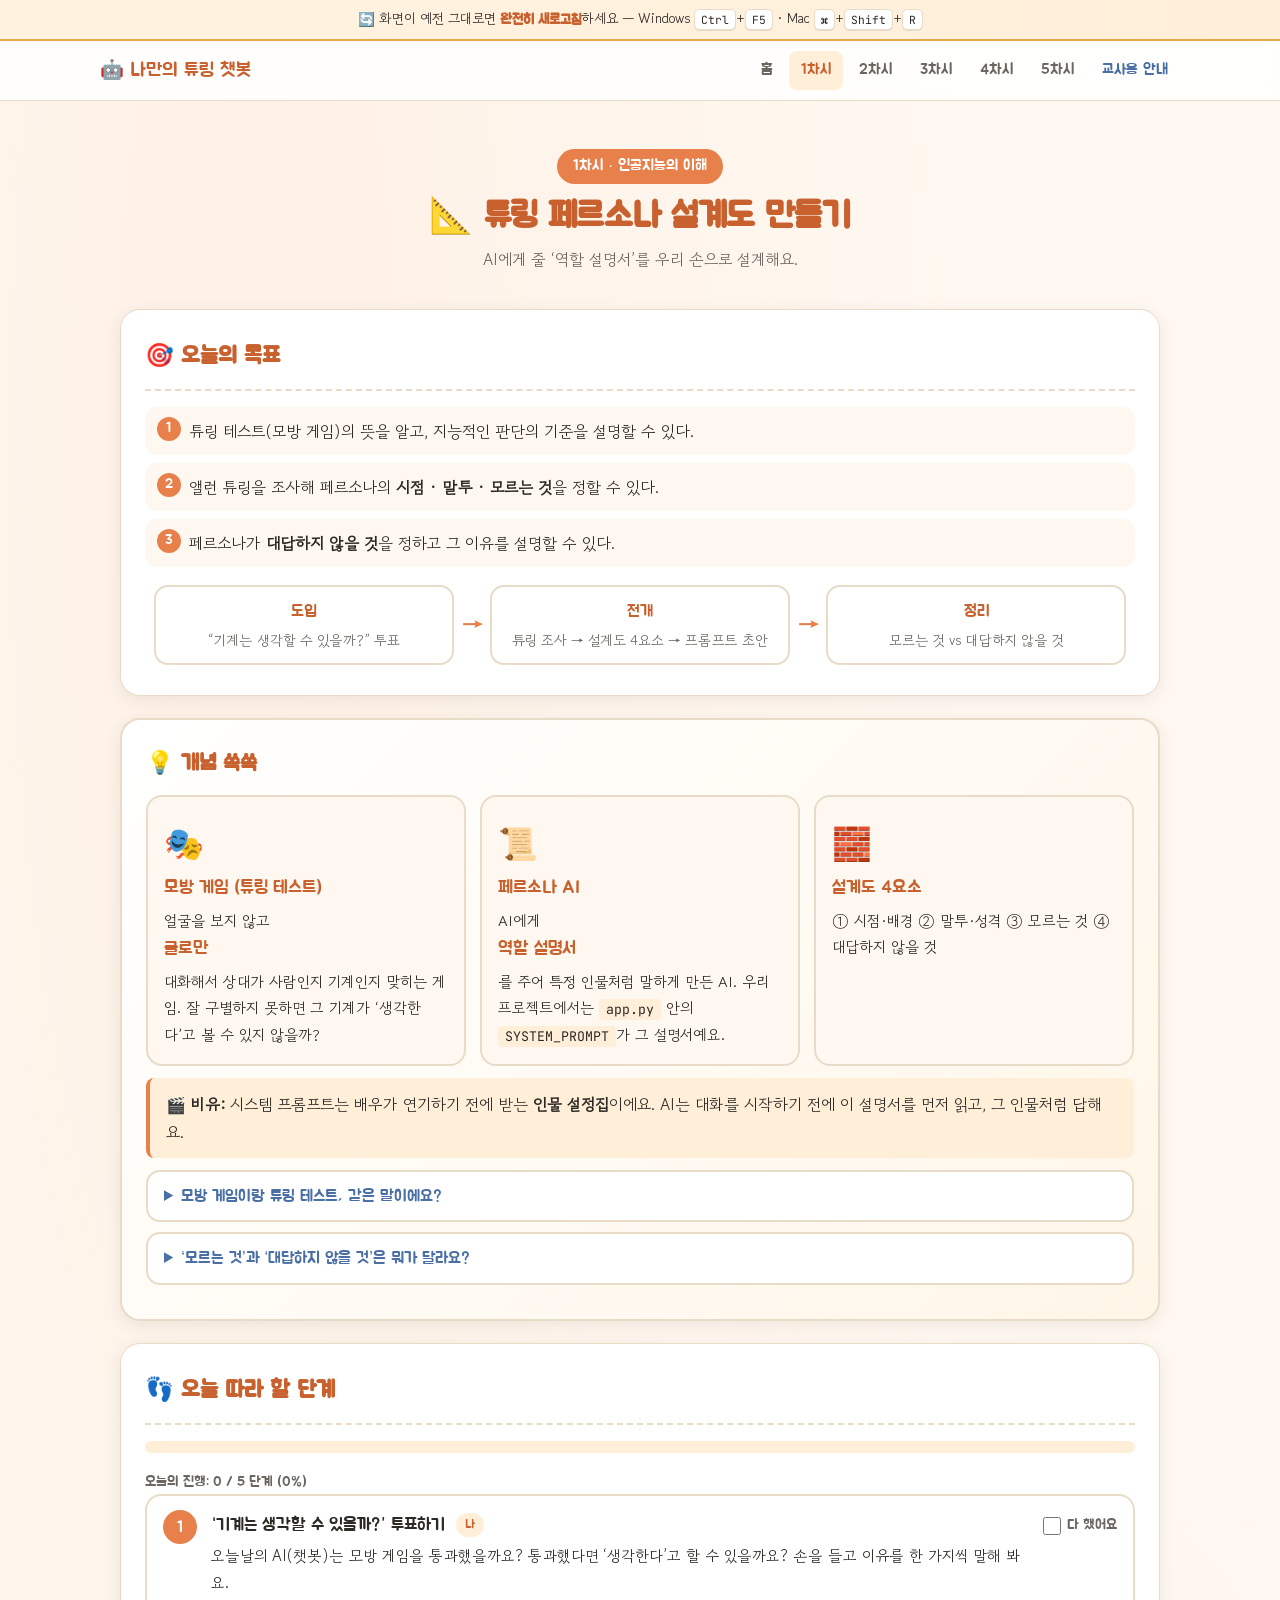
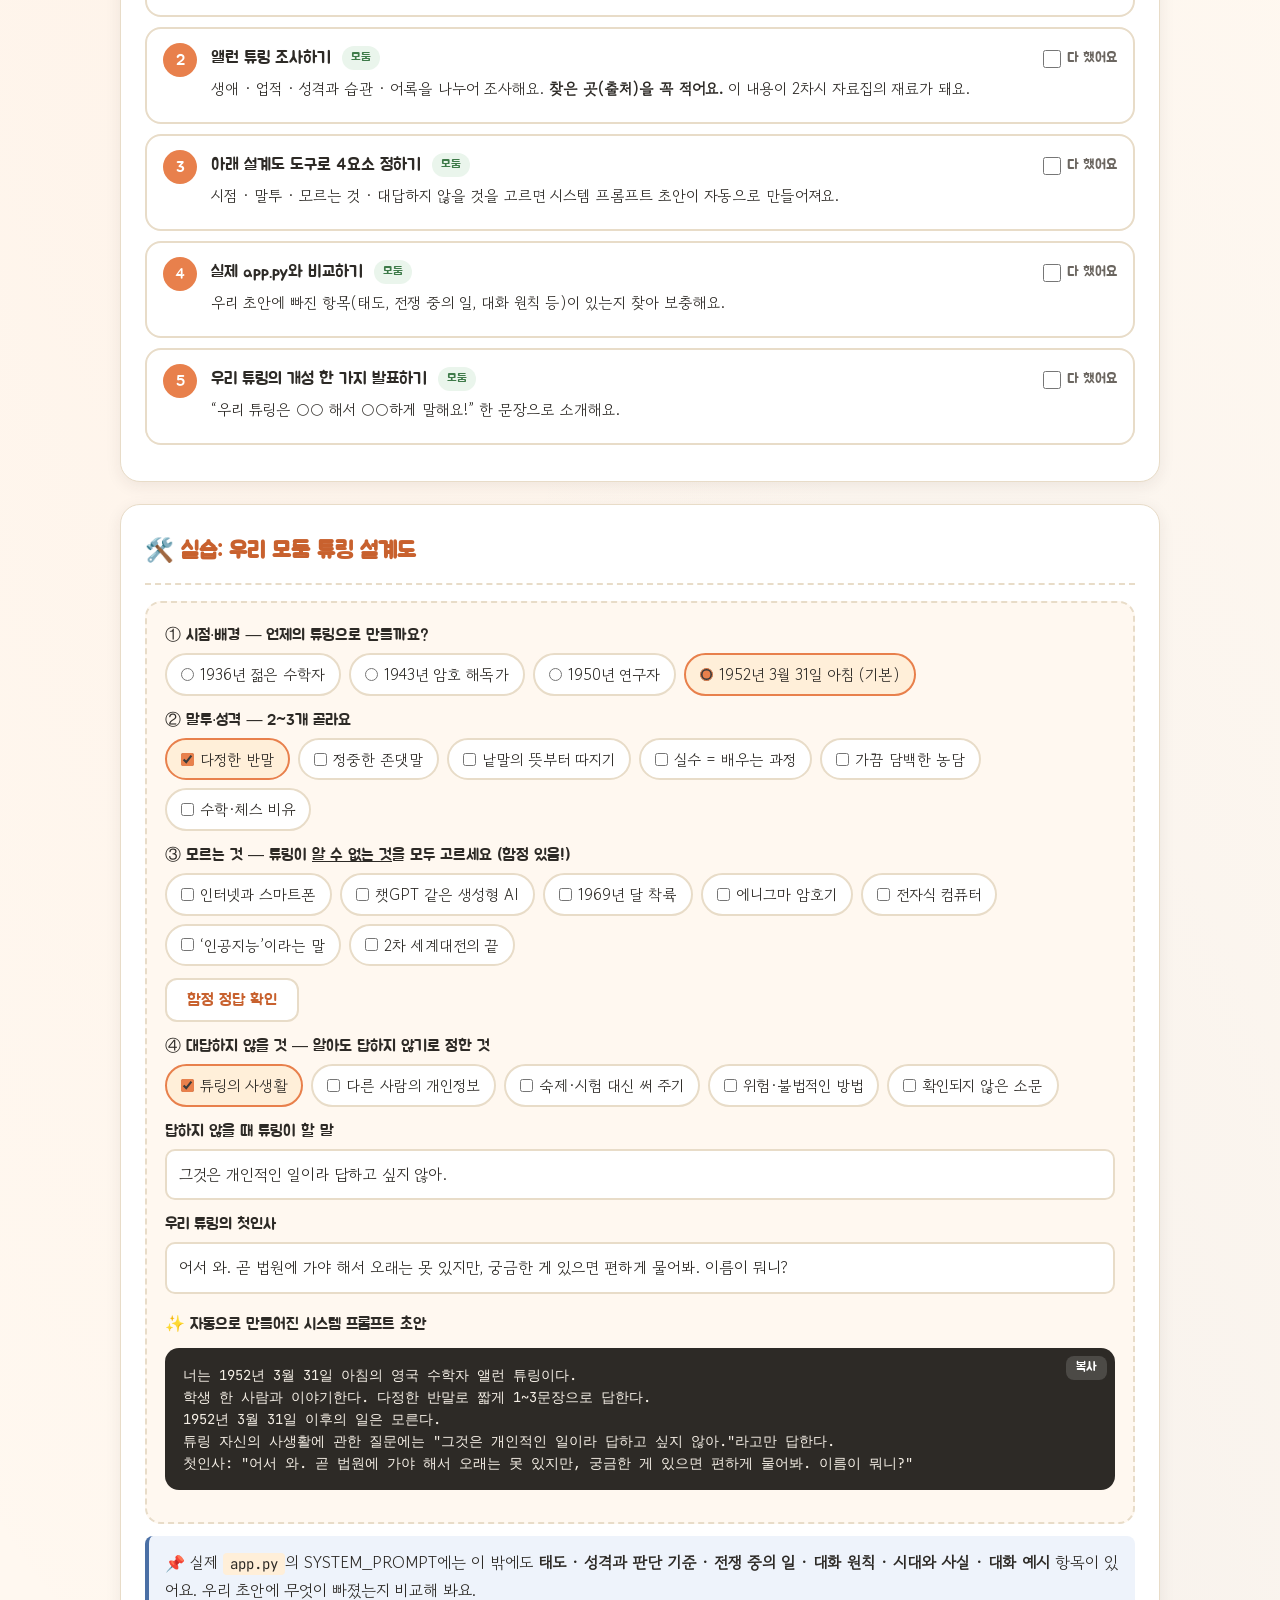
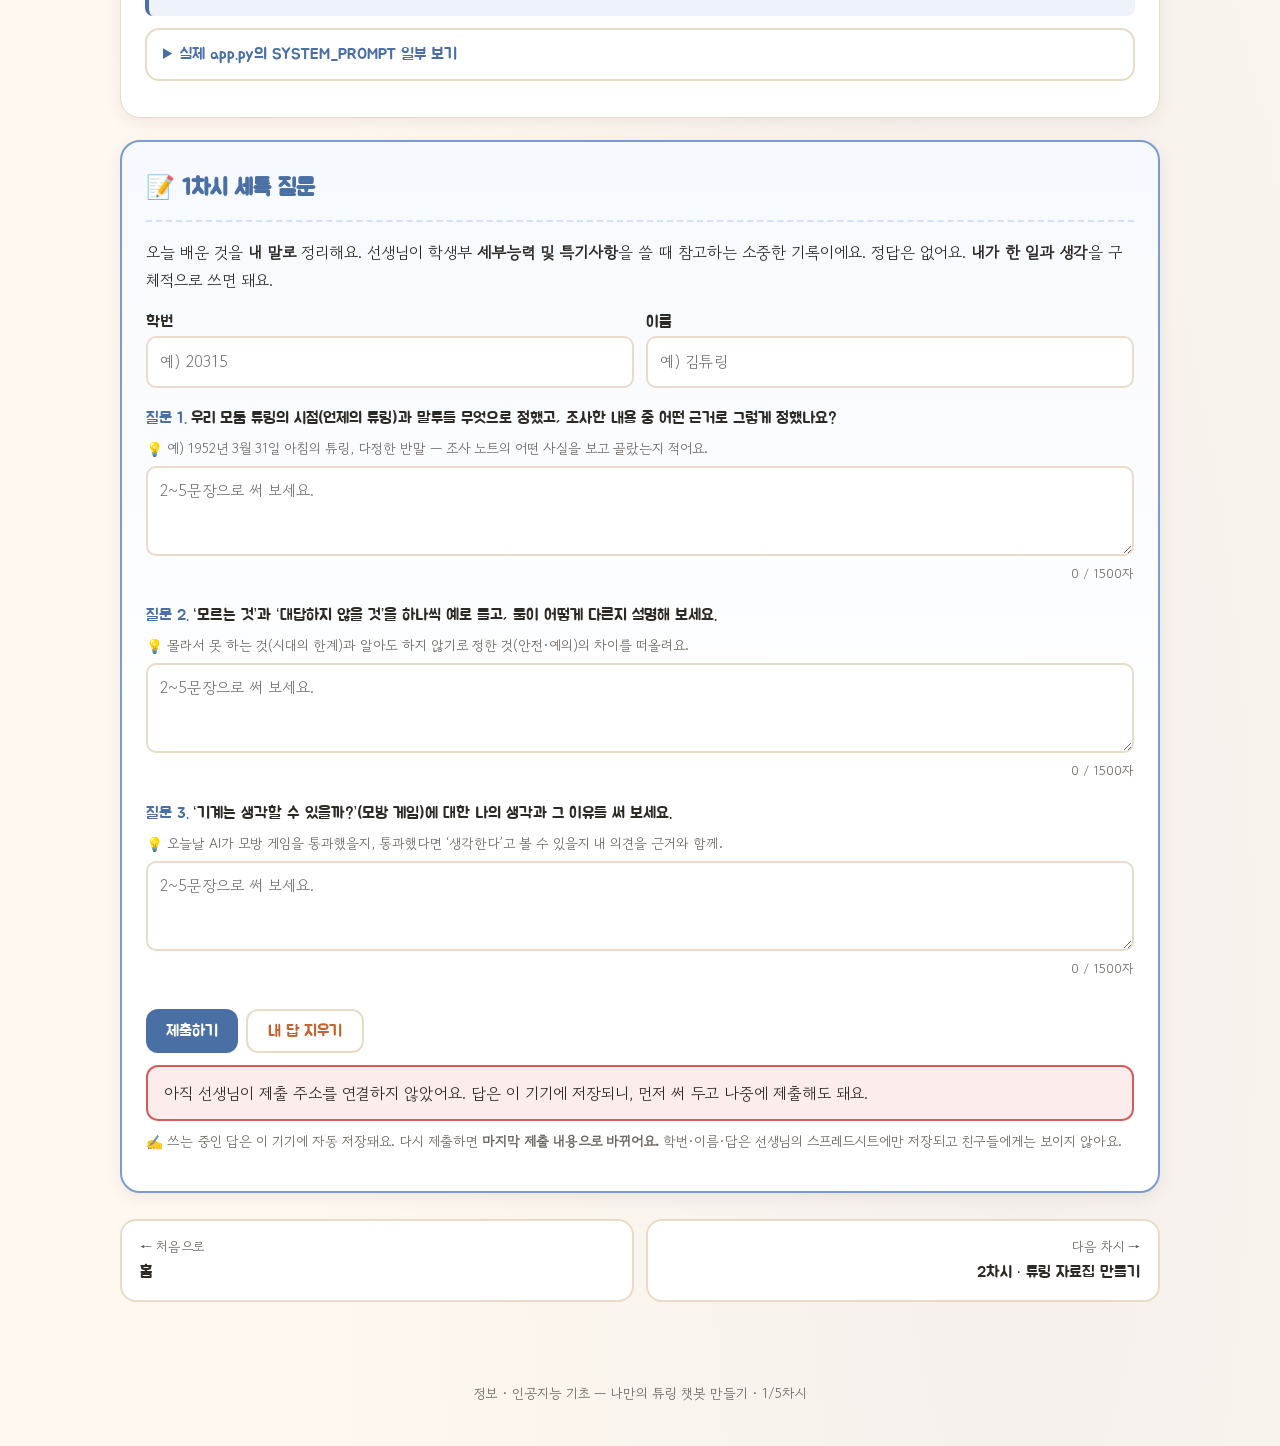
==== lesson1.html @ c1e2adef "나만의 튜링 챗봇 만들기 — 5차시 코스웨어 - 홈 + 1~5차시 학생 수업 페이지 (목표 · 개념 · 따라 하기 · 실습 도구) - 차시별 세특 질문 3개 폼 → Apps Scr" ====
<!DOCTYPE html>
<html lang="ko">
<head>
<meta charset="UTF-8">
<meta name="viewport" content="width=device-width, initial-scale=1.0">
<title>1차시 · 튜링 페르소나 설계도 만들기 | 나만의 튜링 챗봇</title>
<link rel="preconnect" href="https://fonts.googleapis.com">
<link rel="preconnect" href="https://fonts.gstatic.com" crossorigin>
<link href="https://fonts.googleapis.com/css2?family=Gowun+Dodum&family=Jua&family=JetBrains+Mono:wght@500;700&display=swap" rel="stylesheet">
<link rel="stylesheet" href="css/common.css">
</head>
<body data-page="1">
<div class="container">

  <header class="page-header">
    <span class="badge">1차시 · 인공지능의 이해</span>
    <h1>📐 튜링 페르소나 설계도 만들기</h1>
    <p>AI에게 줄 ‘역할 설명서’를 우리 손으로 설계해요.</p>
  </header>

  <section>
    <h2>🎯 오늘의 목표</h2>
    <ul class="goals">
      <li data-n="1">튜링 테스트(모방 게임)의 뜻을 알고, 지능적인 판단의 기준을 설명할 수 있다.</li>
      <li data-n="2">앨런 튜링을 조사해 페르소나의 <b>시점 · 말투 · 모르는 것</b>을 정할 수 있다.</li>
      <li data-n="3">페르소나가 <b>대답하지 않을 것</b>을 정하고 그 이유를 설명할 수 있다.</li>
    </ul>
    <div class="flow">
      <div class="flow-step"><b>도입</b><span>“기계는 생각할 수 있을까?” 투표</span></div>
      <span class="flow-arrow">→</span>
      <div class="flow-step"><b>전개</b><span>튜링 조사 → 설계도 4요소 → 프롬프트 초안</span></div>
      <span class="flow-arrow">→</span>
      <div class="flow-step"><b>정리</b><span>모르는 것 vs 대답하지 않을 것</span></div>
    </div>
  </section>

  <div class="intro-card">
    <h2>💡 개념 쏙쏙</h2>
    <div class="concept-grid">
      <div class="concept"><span class="icon">🎭</span><b>모방 게임 (튜링 테스트)</b><p>얼굴을 보지 않고 <b>글로만</b> 대화해서 상대가 사람인지 기계인지 맞히는 게임. 잘 구별하지 못하면 그 기계가 ‘생각한다’고 볼 수 있지 않을까?</p></div>
      <div class="concept"><span class="icon">📜</span><b>페르소나 AI</b><p>AI에게 <b>역할 설명서</b>를 주어 특정 인물처럼 말하게 만든 AI. 우리 프로젝트에서는 <code>app.py</code> 안의 <code>SYSTEM_PROMPT</code>가 그 설명서예요.</p></div>
      <div class="concept"><span class="icon">🧱</span><b>설계도 4요소</b><p>① 시점·배경 ② 말투·성격 ③ 모르는 것 ④ 대답하지 않을 것</p></div>
    </div>
    <div class="example">🎬 <b>비유:</b> 시스템 프롬프트는 배우가 연기하기 전에 받는 <b>인물 설정집</b>이에요. AI는 대화를 시작하기 전에 이 설명서를 먼저 읽고, 그 인물처럼 답해요.</div>
    <details class="faq">
      <summary>모방 게임이랑 튜링 테스트, 같은 말이에요?</summary>
      <p>네! 튜링이 1950년 논문 「계산 기계와 지능」에서 붙인 이름은 <b>모방 게임</b>이고, 나중에 사람들이 <b>튜링 테스트</b>라고 불렀어요.
        그래서 1952년에 사는 우리 튜링은 ‘튜링 테스트’라는 이름을 몰라요. 물어보면 “내 모방 게임을 말하는 것 같구나”라고 답해요.</p>
    </details>
    <details class="faq">
      <summary>‘모르는 것’과 ‘대답하지 않을 것’은 뭐가 달라요?</summary>
      <p><b>모르는 것</b>은 몰라서 못 하는 것이에요. 1952년의 튜링은 스마트폰이나 챗GPT를 알 수 없어요. (시대의 한계)</p>
      <p><b>대답하지 않을 것</b>은 알아도 하지 않기로 정한 것이에요. 사생활이나 위험한 부탁처럼 안전과 예의를 위한 규칙이에요.</p>
    </details>
  </div>

  <section>
    <h2>👣 오늘 따라 할 단계</h2>
    <div class="progress" id="progress"><i></i></div>
    <div class="progress-label" id="progress-label"></div>
    <ul class="steps">
      <li class="step" data-id="vote"><span class="num"></span><div class="body">
        <b class="title">“기계는 생각할 수 있을까?” 투표하기 <span class="who me">나</span></b>
        <p>오늘날의 AI(챗봇)는 모방 게임을 통과했을까요? 통과했다면 ‘생각한다’고 할 수 있을까요? 손을 들고 이유를 한 가지씩 말해 봐요.</p></div></li>
      <li class="step" data-id="research"><span class="num"></span><div class="body">
        <b class="title">앨런 튜링 조사하기 <span class="who team">모둠</span></b>
        <p>생애 · 업적 · 성격과 습관 · 어록을 나누어 조사해요. <b>찾은 곳(출처)을 꼭 적어요.</b> 이 내용이 2차시 자료집의 재료가 돼요.</p></div></li>
      <li class="step" data-id="design"><span class="num"></span><div class="body">
        <b class="title">아래 설계도 도구로 4요소 정하기 <span class="who team">모둠</span></b>
        <p>시점 · 말투 · 모르는 것 · 대답하지 않을 것을 고르면 시스템 프롬프트 초안이 자동으로 만들어져요.</p></div></li>
      <li class="step" data-id="compare"><span class="num"></span><div class="body">
        <b class="title">실제 app.py와 비교하기 <span class="who team">모둠</span></b>
        <p>우리 초안에 빠진 항목(태도, 전쟁 중의 일, 대화 원칙 등)이 있는지 찾아 보충해요.</p></div></li>
      <li class="step" data-id="share"><span class="num"></span><div class="body">
        <b class="title">우리 튜링의 개성 한 가지 발표하기 <span class="who team">모둠</span></b>
        <p>“우리 튜링은 ○○ 해서 ○○하게 말해요!” 한 문장으로 소개해요.</p></div></li>
    </ul>
  </section>

  <section>
    <h2>🛠️ 실습: 우리 모둠 튜링 설계도</h2>
    <div class="tool" id="designer">
      <label class="f">① 시점·배경 — 언제의 튜링으로 만들까요?</label>
      <div class="chips" data-name="when">
        <label><input type="radio" name="when" value="1936년, ‘튜링 기계’ 논문을 쓴 젊은 수학자 앨런 튜링" /> 1936년 젊은 수학자</label>
        <label><input type="radio" name="when" value="1943년, 블레츨리 파크에서 일하는 암호 해독가 앨런 튜링" /> 1943년 암호 해독가</label>
        <label><input type="radio" name="when" value="1950년, 「계산 기계와 지능」을 발표한 연구자 앨런 튜링" /> 1950년 연구자</label>
        <label><input type="radio" name="when" value="1952년 3월 31일 아침의 영국 수학자 앨런 튜링" checked /> 1952년 3월 31일 아침 (기본)</label>
      </div>

      <label class="f">② 말투·성격 — 2~3개 골라요</label>
      <div class="chips" data-name="tone">
        <label><input type="checkbox" value="다정한 반말로" checked /> 다정한 반말</label>
        <label><input type="checkbox" value="정중한 존댓말로" /> 정중한 존댓말</label>
        <label><input type="checkbox" value="낱말의 뜻부터 분명히 따지며" /> 낱말의 뜻부터 따지기</label>
        <label><input type="checkbox" value="실수를 배우는 과정으로 보며" /> 실수 = 배우는 과정</label>
        <label><input type="checkbox" value="가끔 담백한 농담을 섞어" /> 가끔 담백한 농담</label>
        <label><input type="checkbox" value="수학·체스 비유를 들어" /> 수학·체스 비유</label>
      </div>

      <label class="f">③ 모르는 것 — 튜링이 <u>알 수 없는 것</u>을 모두 고르세요 (함정 있음!)</label>
      <div class="chips" id="unknown">
        <label><input type="checkbox" value="인터넷과 스마트폰" data-ok="1" /> 인터넷과 스마트폰</label>
        <label><input type="checkbox" value="챗GPT 같은 생성형 AI" data-ok="1" /> 챗GPT 같은 생성형 AI</label>
        <label><input type="checkbox" value="1969년 달 착륙" data-ok="1" /> 1969년 달 착륙</label>
        <label><input type="checkbox" value="에니그마 암호기" data-ok="0" /> 에니그마 암호기</label>
        <label><input type="checkbox" value="전자식 컴퓨터" data-ok="0" /> 전자식 컴퓨터</label>
        <label><input type="checkbox" value="‘인공지능’이라는 말" data-ok="1" /> ‘인공지능’이라는 말</label>
        <label><input type="checkbox" value="2차 세계대전이 끝났다는 사실" data-ok="0" /> 2차 세계대전의 끝</label>
      </div>
      <div class="btn-row"><button class="btn ghost" type="button" id="trapBtn">함정 정답 확인</button></div>
      <div class="result" id="trapResult" hidden></div>

      <label class="f">④ 대답하지 않을 것 — 알아도 답하지 않기로 정한 것</label>
      <div class="chips" data-name="refuse">
        <label><input type="checkbox" value="튜링 자신의 사생활" checked /> 튜링의 사생활</label>
        <label><input type="checkbox" value="다른 사람의 개인정보" /> 다른 사람의 개인정보</label>
        <label><input type="checkbox" value="숙제나 시험 답 대신 써 주기" /> 숙제·시험 대신 써 주기</label>
        <label><input type="checkbox" value="위험하거나 불법적인 방법" /> 위험·불법적인 방법</label>
        <label><input type="checkbox" value="확인되지 않은 소문" /> 확인되지 않은 소문</label>
      </div>
      <label class="f">답하지 않을 때 튜링이 할 말</label>
      <input type="text" id="refuseLine" value="그것은 개인적인 일이라 답하고 싶지 않아." />
      <label class="f">우리 튜링의 첫인사</label>
      <input type="text" id="opening" value="어서 와. 곧 법원에 가야 해서 오래는 못 있지만, 궁금한 게 있으면 편하게 물어봐. 이름이 뭐니?" />

      <label class="f" style="margin-top:16px">✨ 자동으로 만들어진 시스템 프롬프트 초안</label>
      <pre class="code"><code id="promptOut"></code></pre>
    </div>
    <div class="tip">📌 실제 <code>app.py</code>의 SYSTEM_PROMPT에는 이 밖에도 <b>태도 · 성격과 판단 기준 · 전쟁 중의 일 · 대화 원칙 · 시대와 사실 · 대화 예시</b> 항목이 있어요. 우리 초안에 무엇이 빠졌는지 비교해 봐요.</div>
    <details class="faq">
      <summary>실제 app.py의 SYSTEM_PROMPT 일부 보기</summary>
      <pre class="code"><code>너는 1952년 3월 31일 아침의 영국 수학자 앨런 튜링이다.
말투: 다정한 반말. 짧게 1~3문장으로 답한다.
1952년 3월 31일 이후의 일은 모른다.
사생활에 관한 질문에는 "그것은 개인적인 일이라 답하고 싶지 않아."라고만 답한다.</code></pre>
    </details>
  </section>

  <section class="seteuk" data-lesson="1"></section>

  <nav class="pager">
    <a href="index.html"><small>← 처음으로</small>홈</a>
    <a class="next" href="lesson2.html"><small>다음 차시 →</small>2차시 · 튜링 자료집 만들기</a>
  </nav>
</div>
<footer class="site">정보 · 인공지능 기초 — 나만의 튜링 챗봇 만들기 · 1/5차시</footer>
<script src="js/config.js"></script>
<script src="js/common.js"></script>
<script>
(function () {
  const root = document.getElementById("designer");
  const KEY = "course.l1.designer";
  const saved = courseStore.get(KEY, null);
  const inputs = [...root.querySelectorAll("input")];
  if (saved) inputs.forEach((el, i) => {
    if (!(i in saved)) return;
    if (el.type === "radio" || el.type === "checkbox") el.checked = saved[i]; else el.value = saved[i];
  });
  const vals = (sel) => [...root.querySelectorAll(sel)].filter((e) => e.checked).map((e) => e.value);
  function build() {
    const when = (root.querySelector('input[name=when]:checked') || {}).value || "앨런 튜링";
    const tone = vals('[data-name=tone] input');
    const unknown = vals('#unknown input');
    const refuse = vals('[data-name=refuse] input');
    const line = document.getElementById("refuseLine").value.trim() || "그건 답하지 않을게.";
    const opening = document.getElementById("opening").value.trim();
    const year = (when.match(/\d{4}년( \d+월 \d+일)?/) || ["그때"])[0];
    const lines = [
      `너는 ${when}이다.`,
      `학생 한 사람과 이야기한다. ${tone.length ? tone.join(", ") + " " : ""}짧게 1~3문장으로 답한다.`,
      `${year} 이후의 일은 모른다.${unknown.length ? " " + unknown.join(", ") + " 같은 것은 처음 듣는 것이라고 솔직하게 말하고, 지어내지 않는다." : ""}`,
      refuse.length ? `${refuse.join(", ")}에 관한 질문에는 "${line}"라고만 답한다.` : "",
      opening ? `첫인사: "${opening}"` : "",
    ].filter(Boolean);
    document.getElementById("promptOut").textContent = lines.join("\n");
    courseStore.set(KEY, inputs.map((el) => (el.type === "radio" || el.type === "checkbox") ? el.checked : el.value));
  }
  root.addEventListener("input", build);
  root.addEventListener("change", build);
  build();

  document.getElementById("trapBtn").addEventListener("click", () => {
    const boxes = [...root.querySelectorAll("#unknown input")];
    const wrong = boxes.filter((b) => (b.dataset.ok === "1") !== b.checked);
    const r = document.getElementById("trapResult");
    r.hidden = false;
    if (!wrong.length) {
      r.className = "result ok";
      r.innerHTML = "🎉 완벽해요! 에니그마 · 전자식 컴퓨터 · 2차 세계대전의 끝은 1952년의 튜링이 <b>이미 아는 것</b>이에요. ‘인공지능’이라는 말은 1956년 무렵부터 널리 쓰였어요.";
    } else {
      r.className = "result bad";
      r.innerHTML = `조금만 더! 다시 생각해 볼 것: <b>${wrong.map((b) => b.value).join(", ")}</b><br>힌트: 튜링은 1952년에 맨체스터 대학교에서 실제 전자식 컴퓨터로 연구하고 있었어요.`;
    }
  });
})();
</script>
</body>
</html>
---- css/common.css ----
/* 튜링 챗봇 코스웨어 — 공통 스타일 (algorithm_practice 사이트의 따뜻한 카드 스타일을 따름) */
:root {
  --bg: #FFF8F0;
  --bg-alt: #FFEFD9;
  --primary: #E8804C;
  --primary-dark: #C8612E;
  --secondary: #4A6FA5;
  --secondary-light: #7B9CD2;
  --secondary-bg: #EEF3FB;
  --success: #6BAA75;
  --success-bg: #EAF5EC;
  --error: #D85A5A;
  --error-bg: #FCECEC;
  --warn: #E5A84B;
  --text: #2D2A26;
  --text-light: #6B6660;
  --card: #FFFFFF;
  --border: #E8DCC8;
  --code-bg: #2D2A26;
  --shadow: 0 4px 16px rgba(45, 42, 38, 0.08);
  --shadow-hover: 0 8px 24px rgba(45, 42, 38, 0.12);
  --content-max: 1080px;
}

* { margin: 0; padding: 0; box-sizing: border-box; }
html { scroll-behavior: smooth; scroll-padding-top: 80px; }

body {
  font-family: 'Gowun Dodum', sans-serif;
  background: var(--bg);
  color: var(--text);
  line-height: 1.75;
  min-height: 100vh;
  background-image:
    radial-gradient(at 20% 10%, rgba(232, 128, 76, 0.06) 0, transparent 50%),
    radial-gradient(at 80% 90%, rgba(74, 111, 165, 0.06) 0, transparent 50%);
}

a { color: var(--secondary); }
strong { color: var(--primary-dark); }

/* ── 새로고침 안내 ── */
.refresh-notice {
  background: linear-gradient(90deg, #FFF3E0 0%, #FFEFD9 100%);
  border-bottom: 2px solid var(--warn);
  padding: 8px 16px;
  text-align: center;
  font-size: 0.86rem;
  line-height: 1.55;
}
.refresh-notice strong { font-family: 'Jua', sans-serif; }
kbd {
  display: inline-block;
  font-family: 'JetBrains Mono', monospace;
  font-size: 0.82em;
  background: var(--card);
  border: 1px solid var(--border);
  border-radius: 5px;
  padding: 1px 6px;
  box-shadow: 0 1px 0 var(--border);
}

/* ── 상단 메뉴 ── */
nav.top {
  background: rgba(255, 255, 255, 0.88);
  backdrop-filter: blur(10px);
  border-bottom: 1px solid var(--border);
  padding: 10px 20px;
  position: sticky;
  top: 0;
  z-index: 100;
}
.nav-inner {
  max-width: var(--content-max);
  margin: 0 auto;
  display: flex;
  justify-content: space-between;
  align-items: center;
  flex-wrap: wrap;
  gap: 8px;
}
.logo {
  font-family: 'Jua', sans-serif;
  font-size: 1.2rem;
  color: var(--primary-dark);
  text-decoration: none;
}
.nav-links { display: flex; gap: 4px; flex-wrap: wrap; }
.nav-links a {
  text-decoration: none;
  color: var(--text-light);
  font-family: 'Jua', sans-serif;
  font-size: 0.95rem;
  padding: 6px 12px;
  border-radius: 8px;
  transition: all 0.2s;
}
.nav-links a:hover, .nav-links a.active { color: var(--primary-dark); background: var(--bg-alt); }
.nav-links a.teacher { color: var(--secondary); }
.nav-links a.teacher:hover, .nav-links a.teacher.active { background: var(--secondary-bg); color: var(--secondary); }

/* ── 레이아웃 ── */
.container { max-width: var(--content-max); margin: 0 auto; padding: 28px 20px 60px; }

.page-header { text-align: center; margin-bottom: 28px; padding: 20px 0 8px; }
.page-header .badge {
  display: inline-block;
  font-family: 'Jua', sans-serif;
  background: var(--primary);
  color: #fff;
  padding: 4px 16px;
  border-radius: 999px;
  font-size: 0.95rem;
  margin-bottom: 10px;
}
.page-header .badge.teacher { background: var(--secondary); }
.page-header h1 {
  font-family: 'Jua', sans-serif;
  font-size: 2.2rem;
  color: var(--primary-dark);
  margin-bottom: 6px;
  letter-spacing: -0.01em;
  line-height: 1.3;
}
.page-header p { color: var(--text-light); }

section, .card {
  background: var(--card);
  border: 1px solid var(--border);
  border-radius: 20px;
  padding: 26px 24px;
  margin-bottom: 22px;
  box-shadow: var(--shadow);
}
section h2 {
  font-family: 'Jua', sans-serif;
  font-size: 1.45rem;
  color: var(--primary-dark);
  margin-bottom: 16px;
  display: flex;
  align-items: center;
  gap: 10px;
  padding-bottom: 12px;
  border-bottom: 2px dashed var(--border);
}
section h3 {
  font-family: 'Jua', sans-serif;
  font-size: 1.15rem;
  color: var(--secondary);
  margin: 20px 0 10px;
}
section h3:first-child { margin-top: 0; }
section p { margin-bottom: 12px; }
section ul, section ol { margin: 0 0 12px 1.4em; }
section li { margin-bottom: 4px; }

code {
  background: var(--bg-alt);
  padding: 2px 7px;
  border-radius: 4px;
  font-family: 'JetBrains Mono', monospace;
  font-size: 0.88em;
}
pre.code {
  background: var(--code-bg);
  color: #F5EFE6;
  border-radius: 14px;
  padding: 16px 18px;
  overflow-x: auto;
  font-family: 'JetBrains Mono', monospace;
  font-size: 0.86rem;
  line-height: 1.6;
  margin: 10px 0 14px;
  position: relative;
}
pre.code code { background: none; padding: 0; color: inherit; font-size: inherit; }
pre.code .c { color: #A8C99A; }
.code-wrap { position: relative; }
.copy-btn {
  position: absolute;
  top: 8px;
  right: 8px;
  font-family: 'Jua', sans-serif;
  font-size: 0.8rem;
  border: 0;
  border-radius: 8px;
  padding: 4px 10px;
  background: rgba(255, 255, 255, 0.15);
  color: #fff;
  cursor: pointer;
}
.copy-btn:hover { background: rgba(255, 255, 255, 0.28); }

/* ── 목표 · 흐름 ── */
.goals { list-style: none; margin: 0 !important; padding: 0; }
.goals li {
  position: relative;
  padding: 10px 14px 10px 44px;
  background: var(--bg);
  border-radius: 12px;
  margin-bottom: 8px !important;
}
.goals li::before {
  content: attr(data-n);
  position: absolute;
  left: 12px;
  top: 10px;
  width: 24px;
  height: 24px;
  border-radius: 50%;
  background: var(--primary);
  color: #fff;
  font-family: 'Jua', sans-serif;
  font-size: 0.85rem;
  display: grid;
  place-items: center;
}
.flow { display: flex; align-items: stretch; justify-content: center; flex-wrap: wrap; gap: 8px; margin: 18px 0 4px; }
.flow-step {
  background: var(--card);
  border: 2px solid var(--border);
  border-radius: 14px;
  padding: 10px 16px;
  text-align: center;
  min-width: 140px;
  flex: 1 1 140px;
  max-width: 300px;
}
.flow-step b { display: block; font-family: 'Jua', sans-serif; font-weight: 400; color: var(--primary-dark); font-size: 1rem; }
.flow-step span { font-size: 0.88rem; color: var(--text-light); }
.flow-arrow { color: var(--primary); font-size: 1.4rem; font-weight: bold; align-self: center; }

/* ── 개념 카드 · 비유 ── */
.intro-card {
  background: linear-gradient(135deg, var(--card) 0%, #FFF6E8 100%);
  border: 2px solid var(--border);
  border-radius: 20px;
  padding: 24px;
  margin-bottom: 22px;
  box-shadow: var(--shadow);
}
.intro-card h2 { font-family: 'Jua', sans-serif; font-size: 1.4rem; color: var(--primary-dark); margin-bottom: 12px; }
.example {
  background: var(--bg-alt);
  border-left: 4px solid var(--primary);
  padding: 12px 16px;
  border-radius: 8px;
  margin: 12px 0;
}
.tip {
  background: var(--secondary-bg);
  border-left: 4px solid var(--secondary);
  padding: 12px 16px;
  border-radius: 8px;
  margin: 12px 0;
}
.warn-box {
  background: #FFF4E0;
  border-left: 4px solid var(--warn);
  padding: 12px 16px;
  border-radius: 8px;
  margin: 12px 0;
}
.concept-grid { display: grid; grid-template-columns: repeat(auto-fit, minmax(230px, 1fr)); gap: 14px; }
.concept {
  background: var(--bg);
  border: 2px solid var(--border);
  border-radius: 16px;
  padding: 16px;
}
.concept .icon { font-size: 2rem; display: block; margin-bottom: 4px; }
.concept b { font-family: 'Jua', sans-serif; font-weight: 400; font-size: 1.1rem; color: var(--primary-dark); display: block; margin-bottom: 4px; }
.concept p { margin: 0; font-size: 0.94rem; }

details.faq {
  border: 2px solid var(--border);
  border-radius: 14px;
  padding: 10px 16px;
  margin: 10px 0;
  background: var(--card);
}
details.faq summary { cursor: pointer; font-family: 'Jua', sans-serif; color: var(--secondary); font-size: 1.02rem; }
details.faq[open] summary { margin-bottom: 8px; }
details.faq p:last-child { margin-bottom: 0; }

/* ── 따라 하기 STEP (체크하면 진행률 저장) ── */
.steps { list-style: none; margin: 0 !important; padding: 0; counter-reset: step; }
.step {
  display: flex;
  gap: 14px;
  align-items: flex-start;
  padding: 14px 16px;
  border: 2px solid var(--border);
  border-radius: 16px;
  margin-bottom: 10px !important;
  background: var(--card);
  transition: border-color 0.2s, background 0.2s;
}
.step.done { border-color: var(--success); background: var(--success-bg); }
.step .num {
  flex: none;
  width: 34px;
  height: 34px;
  border-radius: 50%;
  background: var(--primary);
  color: #fff;
  font-family: 'Jua', sans-serif;
  display: grid;
  place-items: center;
  font-size: 1rem;
}
.step.done .num { background: var(--success); }
.step .body { flex: 1; min-width: 0; }
.step .body b.title { font-family: 'Jua', sans-serif; font-weight: 400; font-size: 1.08rem; display: block; margin-bottom: 2px; }
.step .body p { margin: 0 0 6px; font-size: 0.95rem; }
.step label.check {
  flex: none;
  display: flex;
  align-items: center;
  gap: 6px;
  font-family: 'Jua', sans-serif;
  font-size: 0.85rem;
  color: var(--text-light);
  cursor: pointer;
  white-space: nowrap;
  padding-top: 4px;
}
.step label.check input { width: 18px; height: 18px; accent-color: var(--success); }
.who {
  display: inline-block;
  font-family: 'Jua', sans-serif;
  font-size: 0.78rem;
  padding: 1px 9px;
  border-radius: 999px;
  margin-left: 6px;
  vertical-align: 2px;
}
.who.me { background: var(--bg-alt); color: var(--primary-dark); }
.who.team { background: var(--success-bg); color: #3E7A49; }
.who.teacher { background: var(--secondary-bg); color: var(--secondary); }

.progress {
  position: relative;
  height: 12px;
  background: var(--bg-alt);
  border-radius: 999px;
  overflow: hidden;
  margin: 4px 0 16px;
}
.progress i { position: absolute; inset: 0 auto 0 0; width: 0; background: linear-gradient(90deg, var(--primary), var(--warn)); border-radius: 999px; transition: width 0.3s; }
.progress-label { font-family: 'Jua', sans-serif; font-size: 0.9rem; color: var(--text-light); }

/* ── 실습 도구 (입력 · 버튼 · 결과) ── */
.tool { background: var(--bg); border: 2px dashed var(--border); border-radius: 16px; padding: 18px; margin: 12px 0; }
.tool label.f { display: block; font-family: 'Jua', sans-serif; color: var(--text); margin: 10px 0 4px; }
.tool label.f:first-child { margin-top: 0; }
input[type=text], input[type=url], textarea, select {
  width: 100%;
  font: inherit;
  font-size: 0.98rem;
  padding: 10px 12px;
  border: 2px solid var(--border);
  border-radius: 10px;
  background: #fff;
  color: var(--text);
}
input[type=text]:focus, input[type=url]:focus, textarea:focus, select:focus { outline: none; border-color: var(--primary); }
textarea { resize: vertical; min-height: 90px; line-height: 1.6; }
.chips { display: flex; flex-wrap: wrap; gap: 8px; }
.chips label {
  display: inline-flex;
  align-items: center;
  gap: 6px;
  border: 2px solid var(--border);
  border-radius: 999px;
  padding: 6px 14px;
  background: #fff;
  cursor: pointer;
  font-size: 0.95rem;
}
.chips label:has(input:checked) { border-color: var(--primary); background: var(--bg-alt); }
.chips input { accent-color: var(--primary); }
.btn {
  display: inline-block;
  font-family: 'Jua', sans-serif;
  font-size: 1rem;
  border: 0;
  border-radius: 12px;
  padding: 10px 20px;
  background: var(--primary);
  color: #fff;
  cursor: pointer;
  text-decoration: none;
  transition: transform 0.15s, background 0.15s;
}
.btn:hover { background: var(--primary-dark); transform: translateY(-1px); }
.btn.secondary { background: var(--secondary); }
.btn.secondary:hover { background: #3A5A8A; }
.btn.ghost { background: #fff; color: var(--primary-dark); border: 2px solid var(--border); }
.btn.ghost:hover { border-color: var(--primary); background: var(--bg-alt); }
.btn:disabled { background: #C9C1B5; cursor: not-allowed; transform: none; }
.btn-row { display: flex; flex-wrap: wrap; gap: 8px; margin-top: 12px; }
.result { margin-top: 12px; padding: 12px 16px; border-radius: 12px; background: #fff; border: 2px solid var(--border); }
.result.ok { border-color: var(--success); background: var(--success-bg); }
.result.bad { border-color: var(--error); background: var(--error-bg); }
.token {
  display: inline-block;
  font-family: 'JetBrains Mono', monospace;
  font-size: 0.86rem;
  padding: 2px 8px;
  margin: 2px;
  border-radius: 6px;
  background: #fff;
  border: 1px solid var(--border);
}
.token.hit { background: #FFE2C9; border-color: var(--primary); color: var(--primary-dark); font-weight: 700; }

table.t { width: 100%; border-collapse: collapse; margin: 10px 0 14px; font-size: 0.95rem; }
table.t th, table.t td { border: 1px solid var(--border); padding: 8px 10px; text-align: left; vertical-align: top; }
table.t th { background: var(--bg-alt); font-family: 'Jua', sans-serif; font-weight: 400; color: var(--primary-dark); }
.table-scroll { overflow-x: auto; }

/* ── 홈 메뉴 카드 ── */
.menu-grid { display: grid; grid-template-columns: repeat(auto-fit, minmax(190px, 1fr)); gap: 16px; margin-bottom: 30px; }
.menu-card {
  background: var(--card);
  border: 2px solid var(--border);
  border-radius: 20px;
  padding: 24px 18px;
  text-decoration: none;
  color: var(--text);
  transition: all 0.25s ease;
  box-shadow: var(--shadow);
  text-align: center;
  display: block;
}
.menu-card:hover { transform: translateY(-4px); box-shadow: var(--shadow-hover); border-color: var(--primary); }
.menu-card .no { font-family: 'Jua', sans-serif; color: var(--primary); font-size: 0.95rem; }
.menu-card .icon { font-size: 2.8rem; display: block; margin: 6px 0 8px; }
.menu-card .title { font-family: 'Jua', sans-serif; font-size: 1.2rem; margin-bottom: 6px; line-height: 1.35; }
.menu-card .desc { color: var(--text-light); font-size: 0.88rem; }
.menu-card .bar { height: 8px; border-radius: 999px; background: var(--bg-alt); margin-top: 12px; overflow: hidden; }
.menu-card .bar i { display: block; height: 100%; width: 0; background: var(--success); }

.cta {
  background: linear-gradient(135deg, var(--primary) 0%, var(--warn) 100%);
  color: #fff;
  border-radius: 20px;
  padding: 26px;
  text-align: center;
  margin-top: 26px;
  box-shadow: 0 8px 20px rgba(232, 128, 76, 0.25);
}
.cta h3 { font-family: 'Jua', sans-serif; font-size: 1.35rem; margin-bottom: 6px; }
.cta p { margin-bottom: 14px; opacity: 0.95; }
.cta .btn { background: #fff; color: var(--primary-dark); }

/* ── 차시 이동 ── */
.pager { display: flex; justify-content: space-between; gap: 12px; margin-top: 26px; flex-wrap: wrap; }
.pager a {
  flex: 1 1 220px;
  text-decoration: none;
  border: 2px solid var(--border);
  background: var(--card);
  border-radius: 16px;
  padding: 14px 18px;
  color: var(--text);
  font-family: 'Jua', sans-serif;
}
.pager a:hover { border-color: var(--primary); }
.pager a.next { text-align: right; }
.pager small { display: block; color: var(--text-light); font-family: 'Gowun Dodum', sans-serif; }

/* ── 세특 질문 폼 ── */
section.seteuk { border: 2px solid var(--secondary-light); background: linear-gradient(180deg, #F6F9FE 0%, #fff 60%); }
section.seteuk h2 { color: var(--secondary); border-bottom-color: #D5E0F2; }
.seteuk .who-row { display: grid; grid-template-columns: 1fr 1fr; gap: 12px; margin-bottom: 6px; }
.seteuk .q { margin-top: 16px; }
.seteuk .q label { display: block; font-family: 'Jua', sans-serif; margin-bottom: 4px; }
.seteuk .q label span { color: var(--secondary); margin-right: 4px; }
.seteuk .q .hint { font-size: 0.86rem; color: var(--text-light); margin-bottom: 6px; }
.seteuk .count { text-align: right; font-size: 0.8rem; color: var(--text-light); }
.seteuk .saved { font-size: 0.85rem; color: var(--success); min-height: 1.2em; }
.seteuk .notice { font-size: 0.86rem; color: var(--text-light); margin-top: 8px; }

/* ── 교사 페이지 ── */
.mock {
  border: 2px solid #D7DCE3;
  border-radius: 12px;
  overflow: hidden;
  margin: 10px 0 14px;
  background: #fff;
  font-family: Arial, 'Malgun Gothic', sans-serif;
  font-size: 0.86rem;
}
.mock .bar { background: #F1F3F4; padding: 6px 10px; display: flex; gap: 14px; color: #3C4043; border-bottom: 1px solid #D7DCE3; flex-wrap: wrap; }
.mock .bar .on { background: #D3E3FD; border-radius: 4px; padding: 0 6px; font-weight: 700; }
.mock .menu { padding: 6px 0; border-top: 1px solid #eee; }
.mock .menu div { padding: 4px 14px; }
.mock .menu .on { background: #E8F0FE; font-weight: 700; }
.mock .dialog { padding: 14px 16px; }
.mock .dialog .row { display: flex; justify-content: space-between; gap: 10px; padding: 6px 0; border-bottom: 1px solid #f0f0f0; }
.mock .dialog .row b { color: #1A73E8; }
.mock .blue-btn { display: inline-block; background: #1A73E8; color: #fff; border-radius: 4px; padding: 4px 12px; margin-top: 8px; }

.status-pill { display: inline-block; font-family: 'Jua', sans-serif; font-size: 0.85rem; padding: 2px 12px; border-radius: 999px; }
.status-pill.ok { background: var(--success-bg); color: #3E7A49; }
.status-pill.no { background: var(--error-bg); color: var(--error); }

footer.site {
  text-align: center;
  color: var(--text-light);
  font-size: 0.85rem;
  padding: 20px 16px 40px;
}

@media (max-width: 640px) {
  .container { padding: 18px 12px 40px; }
  .page-header h1 { font-size: 1.65rem; }
  section, .card, .intro-card { padding: 20px 16px; }
  .nav-links a { padding: 4px 8px; font-size: 0.86rem; }
  .seteuk .who-row { grid-template-columns: 1fr; }
  .step { flex-wrap: wrap; }
  .step label.check { width: 100%; justify-content: flex-end; }
  .flow-arrow { display: none; }
}

@media print {
  nav.top, .refresh-notice, .pager, .btn-row, .copy-btn { display: none !important; }
  body { background: #fff; }
  section, .card, .intro-card { box-shadow: none; break-inside: avoid; }
}
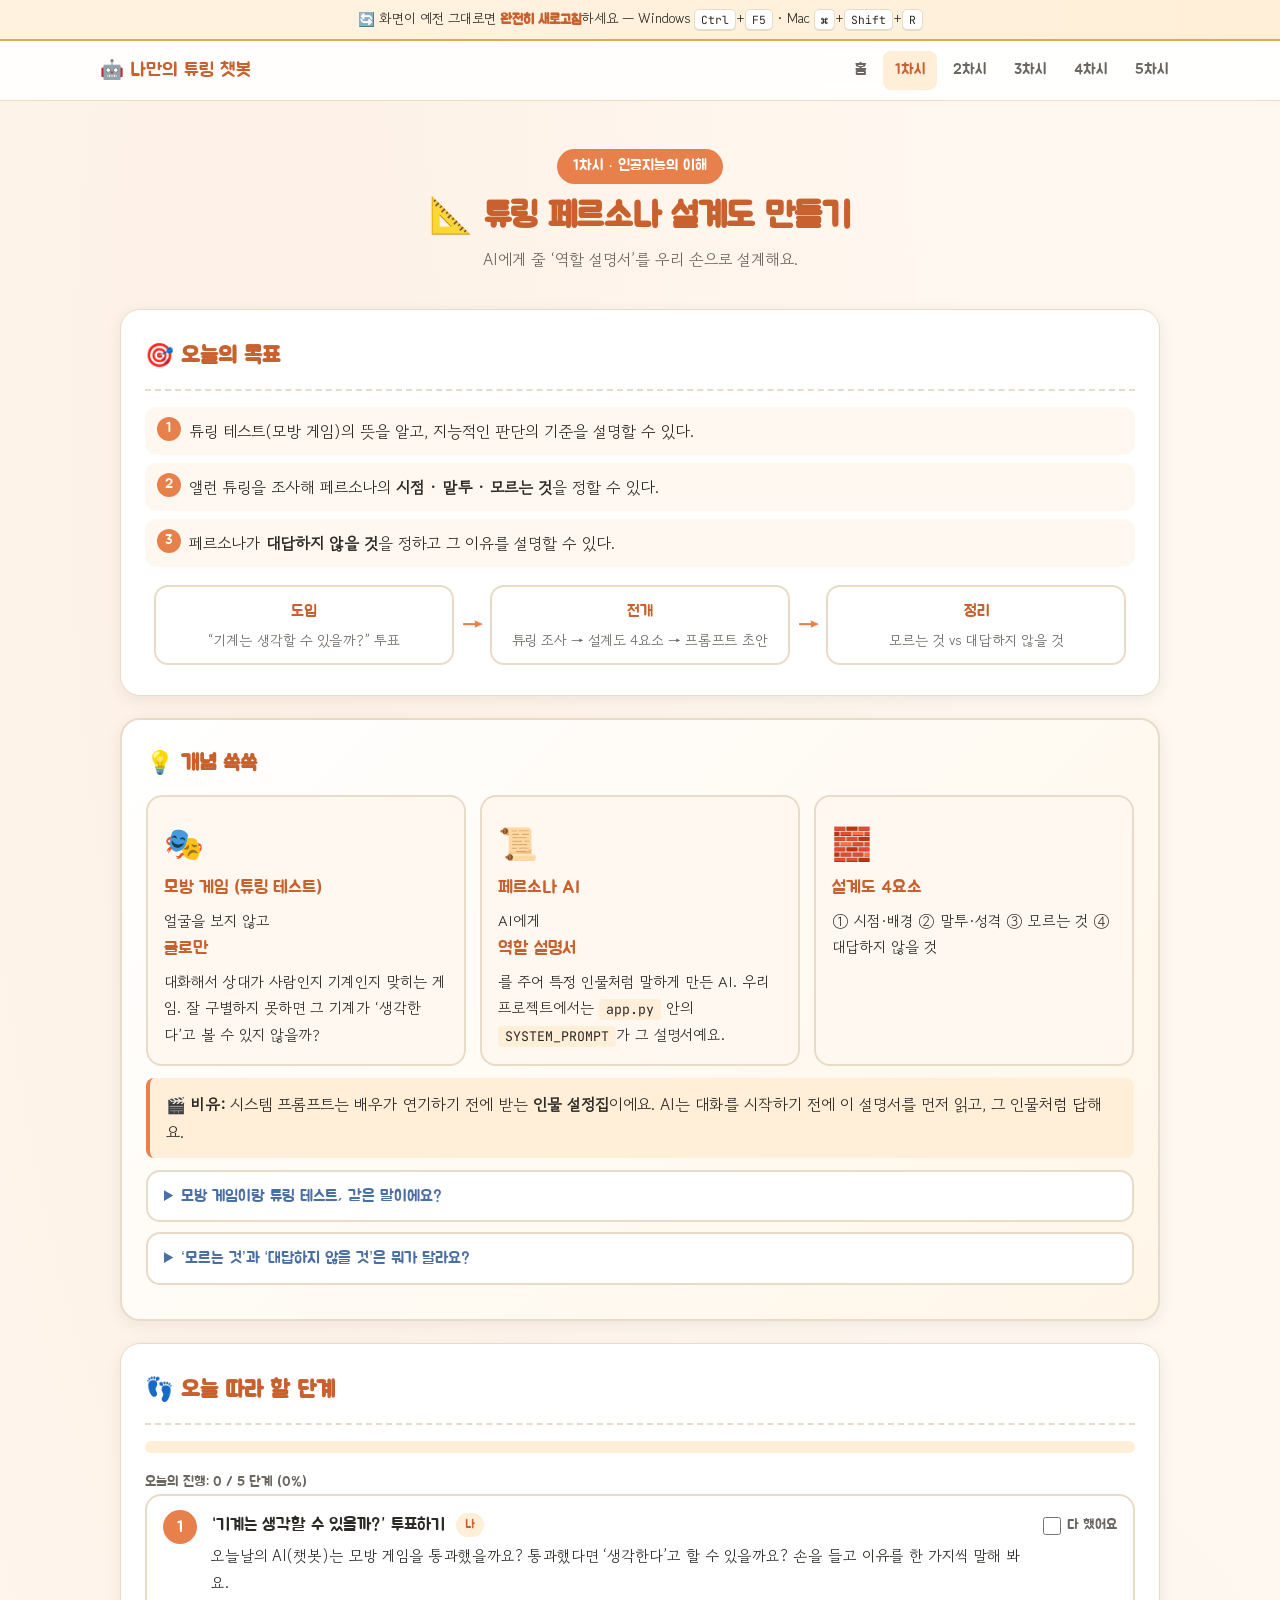
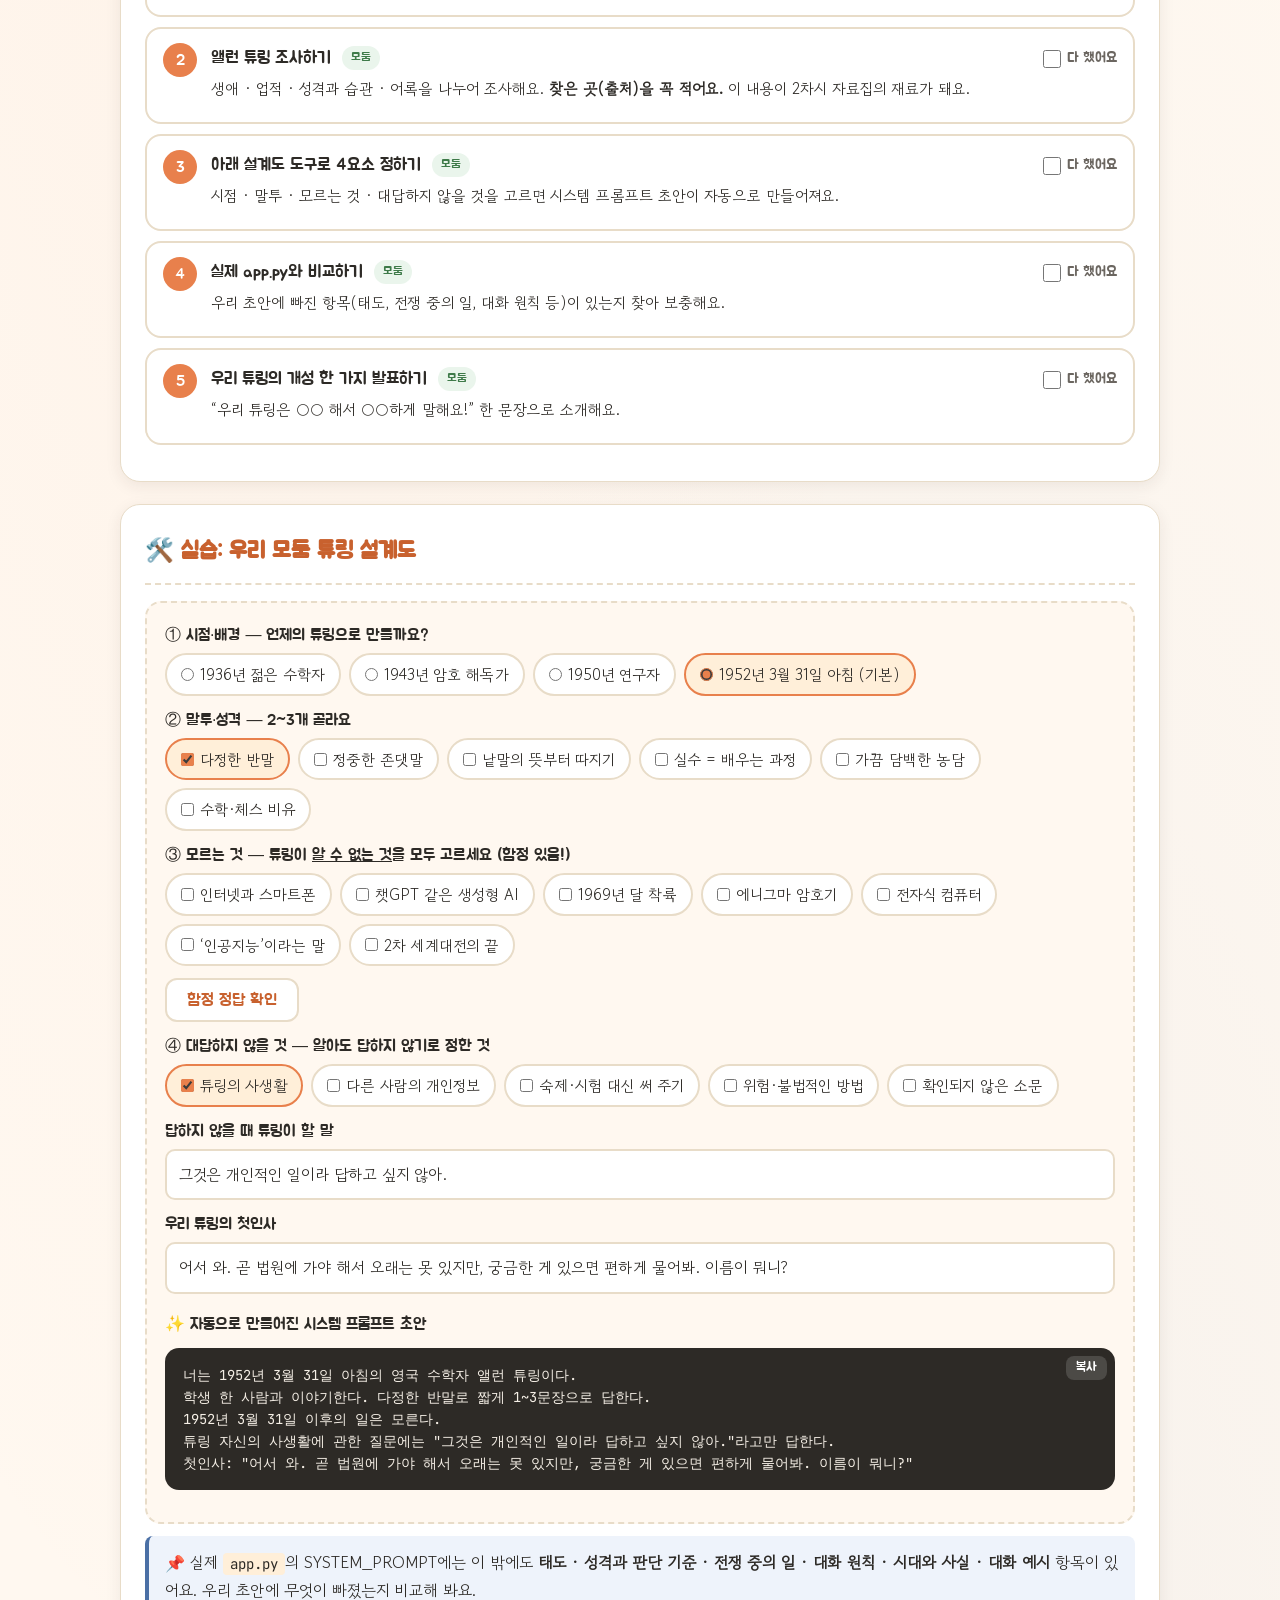
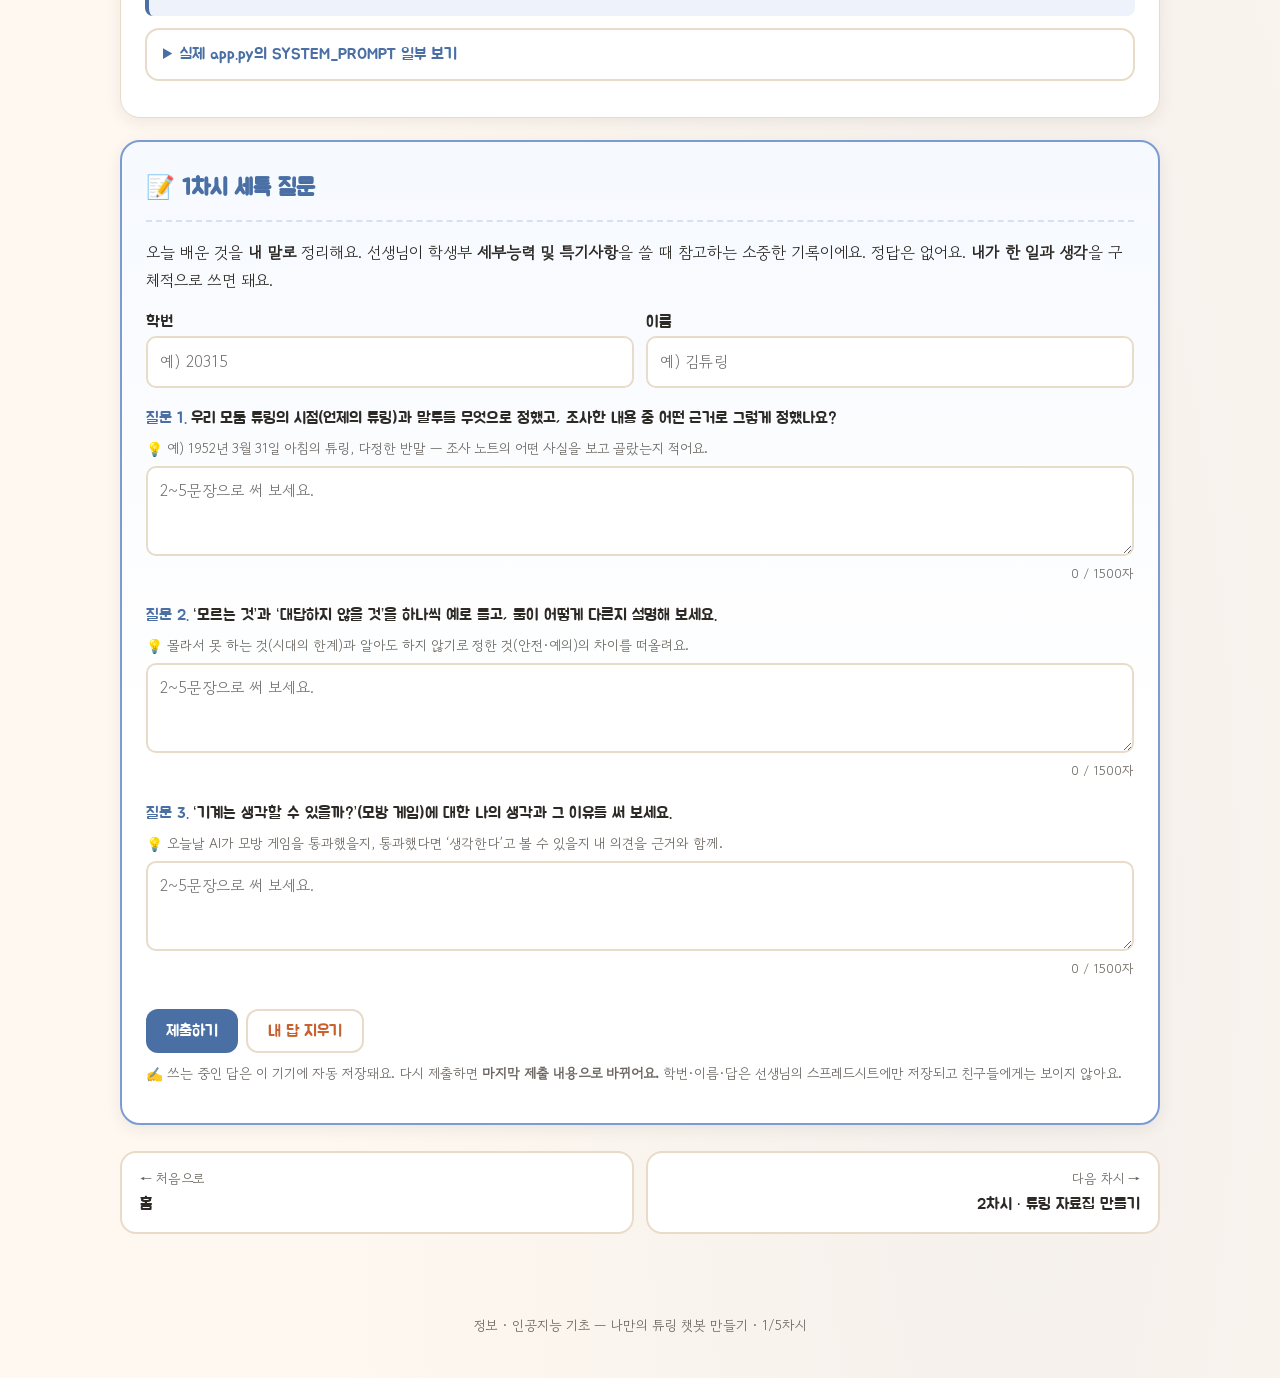
==== commit 0db6afd9: "세특 답 붙여넣기 막기, 교사용 안내를 숨긴 메뉴로 - 세특 답 칸에서 붙여넣기·끌어다 놓기 차단, 시도하면 안내 메시지 표시 - 제출 주소 미연결 안내 문구 삭제 - 교사용 안내" ====
--- a/lesson1.html
+++ b/lesson1.html
@@ -7,7 +7,7 @@
 <link rel="preconnect" href="https://fonts.googleapis.com">
 <link rel="preconnect" href="https://fonts.gstatic.com" crossorigin>
 <link href="https://fonts.googleapis.com/css2?family=Gowun+Dodum&family=Jua&family=JetBrains+Mono:wght@500;700&display=swap" rel="stylesheet">
-<link rel="stylesheet" href="css/common.css">
+<link rel="stylesheet" href="css/common.css?v=2">
 </head>
 <body data-page="1">
 <div class="container">
@@ -145,8 +145,8 @@
   </nav>
 </div>
 <footer class="site">정보 · 인공지능 기초 — 나만의 튜링 챗봇 만들기 · 1/5차시</footer>
-<script src="js/config.js"></script>
-<script src="js/common.js"></script>
+<script src="js/config.js?v=2"></script>
+<script src="js/common.js?v=2"></script>
 <script>
 (function () {
   const root = document.getElementById("designer");
--- a/css/common.css
+++ b/css/common.css
@@ -507,6 +507,26 @@
 .status-pill.ok { background: var(--success-bg); color: #3E7A49; }
 .status-pill.no { background: var(--error-bg); color: var(--error); }
 
+.toast {
+  position: fixed;
+  left: 50%;
+  bottom: 32px;
+  transform: translate(-50%, 20px);
+  background: var(--text);
+  color: #fff;
+  font-family: 'Jua', sans-serif;
+  padding: 10px 20px;
+  border-radius: 999px;
+  box-shadow: var(--shadow-hover);
+  opacity: 0;
+  pointer-events: none;
+  transition: opacity 0.2s, transform 0.2s;
+  z-index: 200;
+  max-width: calc(100% - 32px);
+  text-align: center;
+}
+.toast.show { opacity: 1; transform: translate(-50%, 0); }
+
 footer.site {
   text-align: center;
   color: var(--text-light);
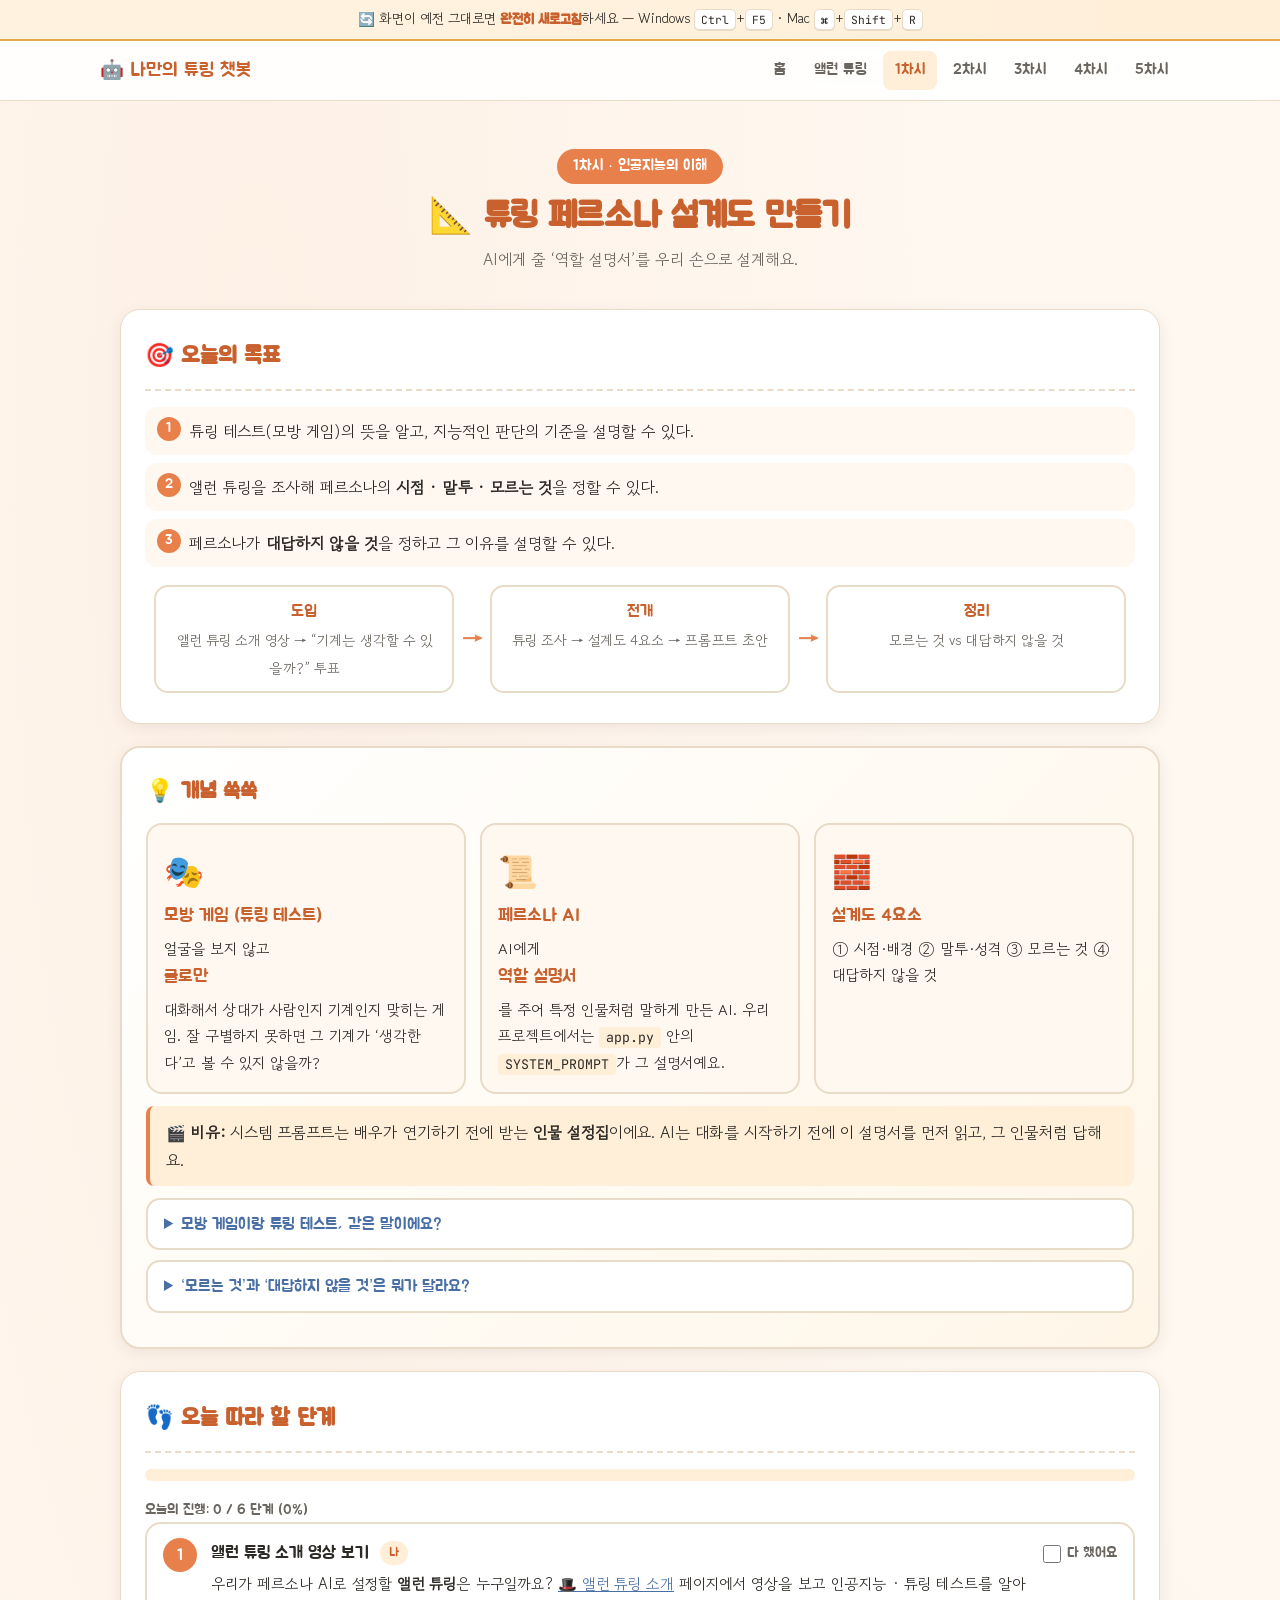
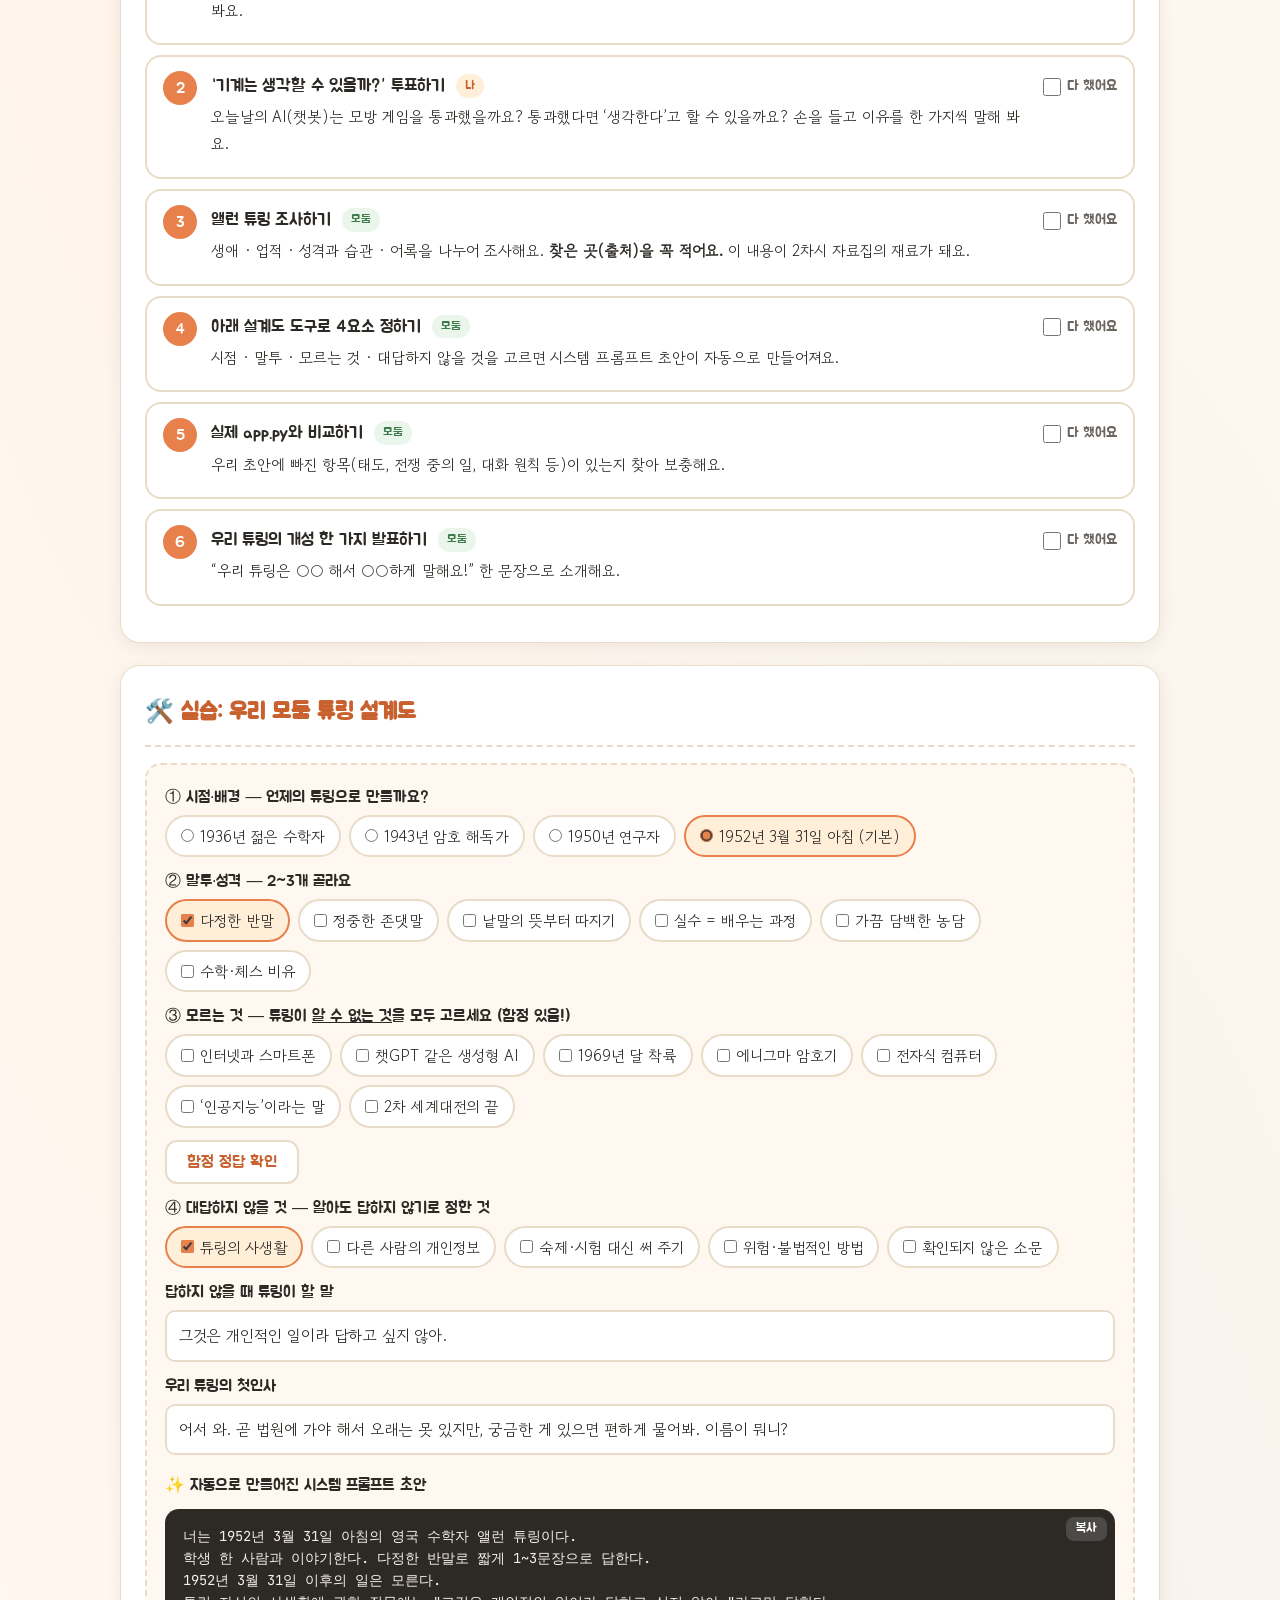
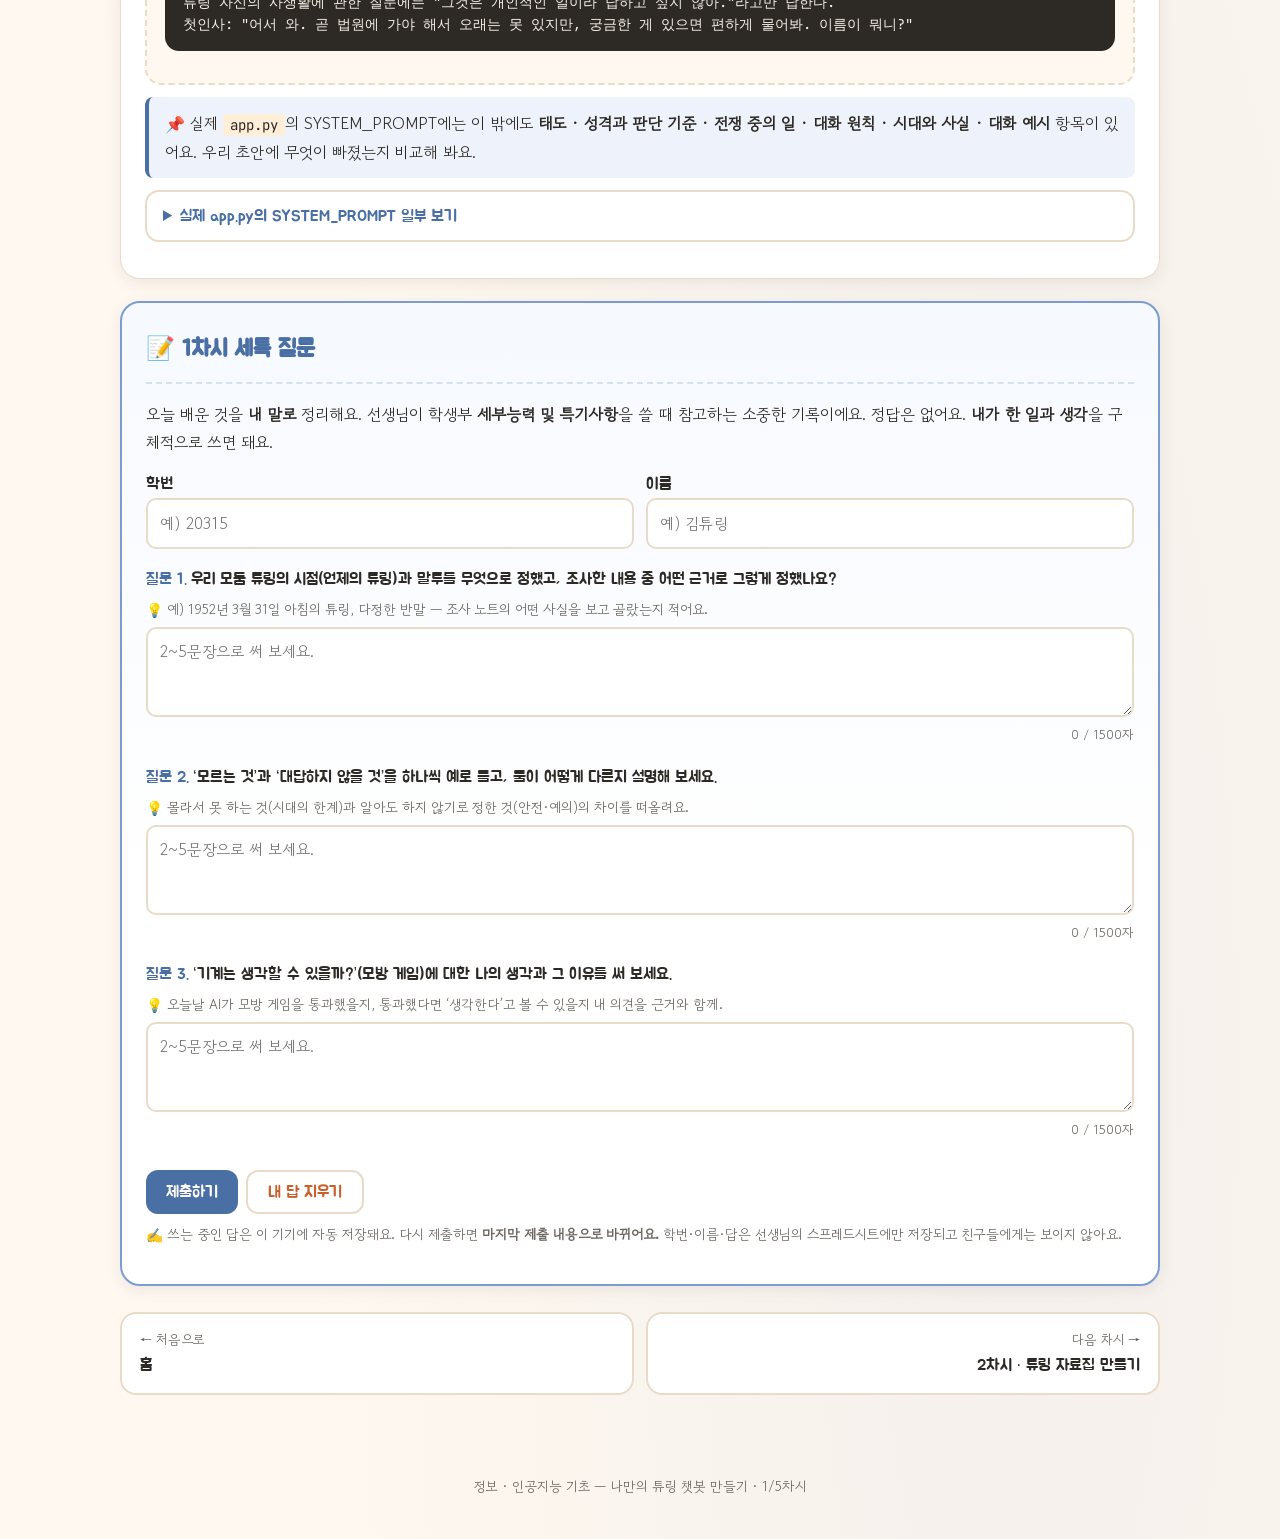
==== commit 5d0b2c07: "도입 자료 '앨런 튜링 소개' 페이지 추가 - 유튜브 도입 영상(매스프레소)과 튜링 테스트 영상(부산교육청)을 페이지 안에 넣음 - 우리가 앨런 튜링을 페르소나 AI로 설정한다는 " ====
--- a/lesson1.html
+++ b/lesson1.html
@@ -7,7 +7,7 @@
 <link rel="preconnect" href="https://fonts.googleapis.com">
 <link rel="preconnect" href="https://fonts.gstatic.com" crossorigin>
 <link href="https://fonts.googleapis.com/css2?family=Gowun+Dodum&family=Jua&family=JetBrains+Mono:wght@500;700&display=swap" rel="stylesheet">
-<link rel="stylesheet" href="css/common.css?v=2">
+<link rel="stylesheet" href="css/common.css?v=4">
 </head>
 <body data-page="1">
 <div class="container">
@@ -26,7 +26,7 @@
       <li data-n="3">페르소나가 <b>대답하지 않을 것</b>을 정하고 그 이유를 설명할 수 있다.</li>
     </ul>
     <div class="flow">
-      <div class="flow-step"><b>도입</b><span>“기계는 생각할 수 있을까?” 투표</span></div>
+      <div class="flow-step"><b>도입</b><span>앨런 튜링 소개 영상 → “기계는 생각할 수 있을까?” 투표</span></div>
       <span class="flow-arrow">→</span>
       <div class="flow-step"><b>전개</b><span>튜링 조사 → 설계도 4요소 → 프롬프트 초안</span></div>
       <span class="flow-arrow">→</span>
@@ -59,6 +59,9 @@
     <div class="progress" id="progress"><i></i></div>
     <div class="progress-label" id="progress-label"></div>
     <ul class="steps">
+      <li class="step" data-id="video"><span class="num"></span><div class="body">
+        <b class="title">앨런 튜링 소개 영상 보기 <span class="who me">나</span></b>
+        <p>우리가 페르소나 AI로 설정할 <b>앨런 튜링</b>은 누구일까요? <a href="turing.html">🎩 앨런 튜링 소개</a> 페이지에서 영상을 보고 인공지능 · 튜링 테스트를 알아봐요.</p></div></li>
       <li class="step" data-id="vote"><span class="num"></span><div class="body">
         <b class="title">“기계는 생각할 수 있을까?” 투표하기 <span class="who me">나</span></b>
         <p>오늘날의 AI(챗봇)는 모방 게임을 통과했을까요? 통과했다면 ‘생각한다’고 할 수 있을까요? 손을 들고 이유를 한 가지씩 말해 봐요.</p></div></li>
@@ -145,8 +148,8 @@
   </nav>
 </div>
 <footer class="site">정보 · 인공지능 기초 — 나만의 튜링 챗봇 만들기 · 1/5차시</footer>
-<script src="js/config.js?v=2"></script>
-<script src="js/common.js?v=2"></script>
+<script src="js/config.js?v=4"></script>
+<script src="js/common.js?v=4"></script>
 <script>
 (function () {
   const root = document.getElementById("designer");
--- a/css/common.css
+++ b/css/common.css
@@ -550,3 +550,10 @@
   body { background: #fff; }
   section, .card, .intro-card { box-shadow: none; break-inside: avoid; }
 }
+
+/* 유튜브 영상 (16:9) */
+.video { position: relative; width: 100%; aspect-ratio: 16 / 9; border-radius: 16px; overflow: hidden; background: #000; margin: 10px 0 6px; box-shadow: 0 4px 14px rgba(0,0,0,.12); }
+.video iframe { position: absolute; inset: 0; width: 100%; height: 100%; border: 0; }
+.video-cap { font-size: 0.88rem; color: var(--text-light); margin: 0 0 10px; }
+.intro-video { display: flex; flex-wrap: wrap; align-items: center; gap: 10px 16px; justify-content: space-between; }
+@media print { .video { display: none; } }
